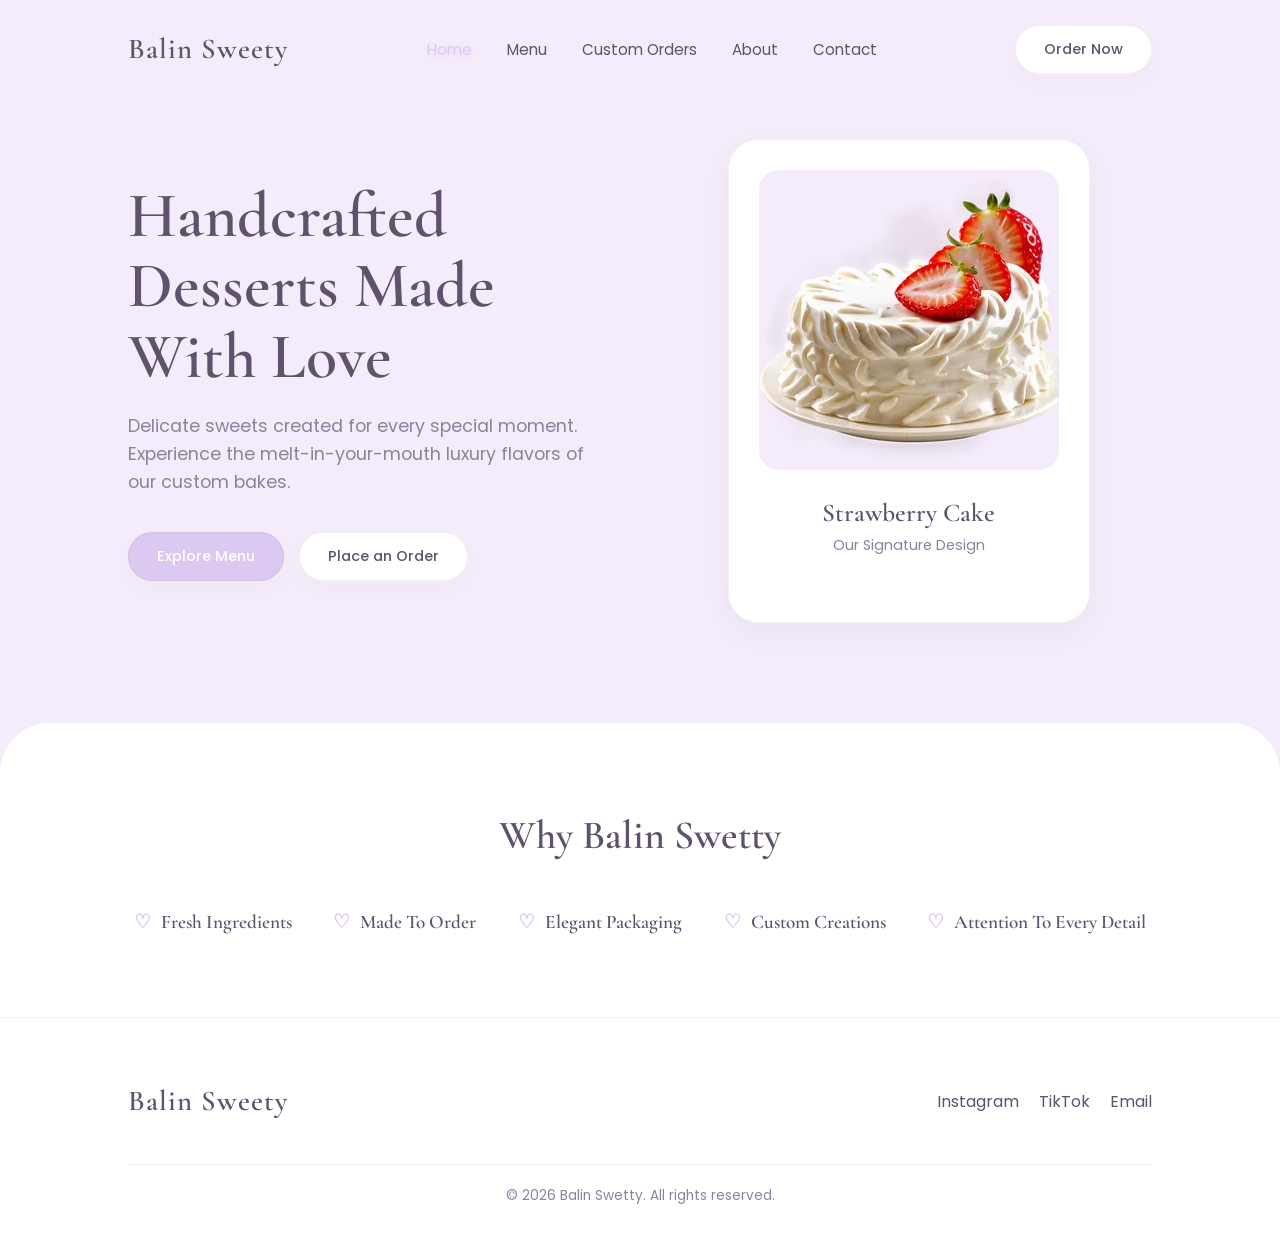
==== index.html @ d656e554 "Add files via upload" ====
<!DOCTYPE html>
<html lang="en">
<head>
    <meta charset="UTF-8">
    <meta name="viewport" content="width=device-width, initial-scale=1.0">
    <title>Balin Swetty | Handcrafted Desserts</title>
    <link rel="stylesheet" href="style.css">
</head>
<body>

    <nav class="navbar">
        <div class="logo">Balin Sweety</div>
        <ul class="nav-links">
            <li><a href="index.html" class="active">Home</a></li>
            <li><a href="menu.html">Menu</a></li>
            <li><a href="custom.html">Custom Orders</a></li>
            <li><a href="about.html">About</a></li>
            <li><a href="contact.html">Contact</a></li>
        </ul>
        <a href="menu.html" class="btn">Order Now</a>
    </nav>

    <section class="hero">
        <div class="hero-content">
            <h1>Handcrafted Desserts Made With Love</h1>
            <p>Delicate sweets created for every special moment. Experience the melt-in-your-mouth luxury flavors of our custom bakes.</p>
            <div class="hero-buttons">
                <a href="menu.html" class="btn btn-primary">Explore Menu</a>
                <a href="custom.html" class="btn">Place an Order</a>
            </div>
        </div>
        <div class="hero-image-wrapper">
            <div class="main-cake-card">
                <img src="strcake.png" alt="Strawberry Cake Showcase">
                <h3 style="margin-top: 15px; font-size: 1.6rem;">Strawberry Cake</h3>
                <p style="color: var(--text-muted); font-size: 0.9rem;">Our Signature Design</p>
            </div>
        </div>
    </section>

    <section class="why-us">
        <h2 style="font-size: 2.5rem;">Why Balin Swetty</h2>
        <div class="features-list">
            <div class="feature-item"><span>♡</span> Fresh Ingredients</div>
            <div class="feature-item"><span>♡</span> Made To Order</div>
            <div class="feature-item"><span>♡</span> Elegant Packaging</div>
            <div class="feature-item"><span>♡</span> Custom Creations</div>
            <div class="feature-item"><span>♡</span> Attention To Every Detail</div>
        </div>
    </section>

    <footer>
        <div class="footer-content">
            <div class="logo">Balin Sweety</div>
            <div class="social-links">
                <a href="#">Instagram</a>
                <a href="#">TikTok</a>
                <a href="mailto:balinswetty@gmail.com">Email</a>
            </div>
        </div>
        <div class="copyright">
            &copy; 2026 Balin Swetty. All rights reserved.
        </div>
    </footer>

</body>
</html>
---- style.css ----
@import url('https://fonts.googleapis.com/css2?family=Cormorant+Garamond:ital,wght@0,400;0,600;1,400&family=Poppins:wght@300;400;500;600&display=swap');

:root {
    --primary-lavender: #DCC9F1;
    --bg-soft: #F4ECFA;
    --white: #FFFFFF;
    --text-main: #5E526D;
    --text-muted: #8E819F;
    --radius-lg: 30px;
    --radius-md: 20px;
    --radius-sm: 16px;
    --shadow-soft: 0 10px 30px rgba(94, 82, 109, 0.05);
    --shadow-card: 0 8px 20px rgba(94, 82, 109, 0.03);
    --border-light: 1px solid rgba(94, 82, 109, 0.08);
}

* {
    margin: 0;
    padding: 0;
    box-sizing: border-box;
}

body {
    font-family: 'Poppins', sans-serif;
    background-color: var(--bg-soft);
    color: var(--text-main);
    line-height: 1.6;
    overflow-x: hidden;
}

h1, h2, h3, .logo {
    font-family: 'Cormorant Garamond', serif;
    font-weight: 600;
}

a {
    text-decoration: none;
    color: inherit;
    transition: all 0.3s ease;
}


.navbar {
    display: flex;
    justify-content: space-between;
    align-items: center;
    padding: 25px 10%;
    background: transparent;
}

.logo {
    font-size: 1.8rem;
    letter-spacing: 1px;
}

.nav-links {
    display: flex;
    gap: 35px;
    list-style: none;
}

.nav-links a {
    font-size: 0.95rem;
    font-weight: 400;
}

.nav-links a:hover, .nav-links a.active {
    color: var(--primary-lavender);
    text-shadow: 0 2px 4px rgba(220, 201, 241, 0.4);
}


.btn {
    background: var(--white);
    color: var(--text-main);
    padding: 12px 28px;
    border-radius: var(--radius-lg);
    border: var(--border-light);
    font-size: 0.9rem;
    font-weight: 500;
    cursor: pointer;
    box-shadow: var(--shadow-card);
    transition: all 0.3s cubic-bezier(0.175, 0.885, 0.32, 1.275);
}

.btn:hover {
    transform: translateY(-3px);
    background: var(--primary-lavender);
    color: var(--white);
    box-shadow: 0 10px 20px rgba(220, 201, 241, 0.4);
}

.btn-primary {
    background: var(--primary-lavender);
    color: var(--white);
}

.btn-primary:hover {
    background: var(--white);
    color: var(--text-main);
}

/* --- HERO SECTION --- */
.hero {
    display: flex;
    align-items: center;
    justify-content: space-between;
    padding: 40px 10% 100px 10%;
    gap: 50px;
}

.hero-content {
    flex: 1;
    max-width: 550px;
}

.hero h1 {
    font-size: 4rem;
    line-height: 1.1;
    margin-bottom: 20px;
}

.hero p {
    font-size: 1.1rem;
    color: var(--text-muted);
    margin-bottom: 35px;
}

.hero-buttons {
    display: flex;
    gap: 15px;
}

.hero-image-wrapper {
    flex: 1;
    display: flex;
    justify-content: center;
    position: relative;
}


.main-cake-card {
    background: var(--white);
    padding: 30px;
    border-radius: var(--radius-lg);
    box-shadow: var(--shadow-soft);
    border: var(--border-light);
    max-width: 420px;
    text-align: center;
}

.main-cake-card img {
    width: 100%;
    border-radius: var(--radius-md);
    object-fit: cover;
    background: var(--bg-soft);
}


.section-title {
    text-align: center;
    font-size: 2.8rem;
    margin-bottom: 40px;
}

.categories-container {
    padding: 20px 10% 60px 10%;
}

.category-track {
    display: flex;
    gap: 20px;
    justify-content: center;
    margin-bottom: 50px;
}


.category-pill {
    background: var(--white);
    padding: 15px 30px;
    border-radius: var(--radius-md);
    border: var(--border-light);
    display: flex;
    flex-direction: column;
    align-items: center;
    gap: 8px;
    min-width: 120px;
    box-shadow: var(--shadow-card);
}

.category-pill .icon {
    font-size: 1.5rem;
}

.category-pill span {
    font-size: 0.85rem;
    font-weight: 500;
}

.category-pill.active {
    background: var(--primary-lavender);
    color: var(--white);
}


.product-grid {
    display: grid;
    grid-template-columns: repeat(auto-fill, minmax(280px, 1fr));
    gap: 30px;
    padding: 0 10% 80px 10%;
}

.product-card {
    background: var(--white);
    border-radius: var(--radius-lg);
    padding: 20px;
    border: var(--border-light);
    box-shadow: var(--shadow-card);
    text-align: center;
    position: relative;
    transition: transform 0.3s ease;
}

.product-card:hover {
    transform: translateY(-5px);
}

.product-card .img-container {
    background: var(--bg-soft);
    border-radius: var(--radius-md);
    padding: 20px;
    margin-bottom: 15px;
    display: flex;
    justify-content: center;
    align-items: center;
    height: 220px;
}

.product-card img {
    max-height: 100%;
    max-width: 100%;
    object-fit: contain;
}

.product-title {
    font-size: 1.25rem;
    margin-bottom: 5px;
}

.product-price {
    font-weight: 600;
    color: var(--text-muted);
    font-size: 1rem;
    margin-bottom: 15px;
}


.why-us {
    background: var(--white);
    padding: 80px 10%;
    border-radius: 50px 50px 0 0;
    text-align: center;
}

.features-list {
    display: flex;
    justify-content: space-around;
    flex-wrap: wrap;
    gap: 30px;
    margin-top: 40px;
}

.feature-item {
    font-size: 1.2rem;
    font-family: 'Cormorant Garamond', serif;
    font-weight: 600;
    display: flex;
    align-items: center;
    gap: 10px;
}

.feature-item span {
    color: var(--primary-lavender);
}


.form-section {
    max-width: 600px;
    margin: 60px auto 100px auto;
    background: var(--white);
    padding: 40px;
    border-radius: var(--radius-lg);
    border: var(--border-light);
    box-shadow: var(--shadow-soft);
}

.form-group {
    margin-bottom: 20px;
    display: flex;
    flex-direction: column;
    gap: 8px;
    text-align: left;
}

.form-group label {
    font-size: 0.9rem;
    font-weight: 500;
}

.form-group input, 
.form-group select, 
.form-group textarea {
    width: 100%;
    padding: 15px;
    border-radius: var(--radius-sm);
    border: var(--border-light);
    background: var(--bg-soft);
    color: var(--text-main);
    font-family: 'Poppins', sans-serif;
    font-size: 0.9rem;
    outline: none;
    transition: border 0.3s ease;
}

.form-group input:focus, 
.form-group select:focus, 
.form-group textarea:focus {
    border: 1px solid var(--primary-lavender);
}


footer {
    background: var(--white);
    padding: 60px 10% 30px 10%;
    border-top: var(--border-light);
    text-align: center;
}

.footer-content {
    display: flex;
    justify-content: space-between;
    align-items: center;
    flex-wrap: wrap;
    gap: 30px;
    margin-bottom: 40px;
}

.social-links {
    display: flex;
    gap: 20px;
}

.copyright {
    font-size: 0.85rem;
    color: var(--text-muted);
    border-top: var(--border-light);
    padding-top: 20px;
}


@media (max-width: 968px) {
    .hero {
        flex-direction: column;
        text-align: center;
        padding-bottom: 60px;
    }
    .hero h1 { font-size: 2.8rem; }
    .hero-buttons { justify-content: center; }
    .navbar { flex-direction: column; gap: 20px; }
    .footer-content { flex-direction: column; }
}
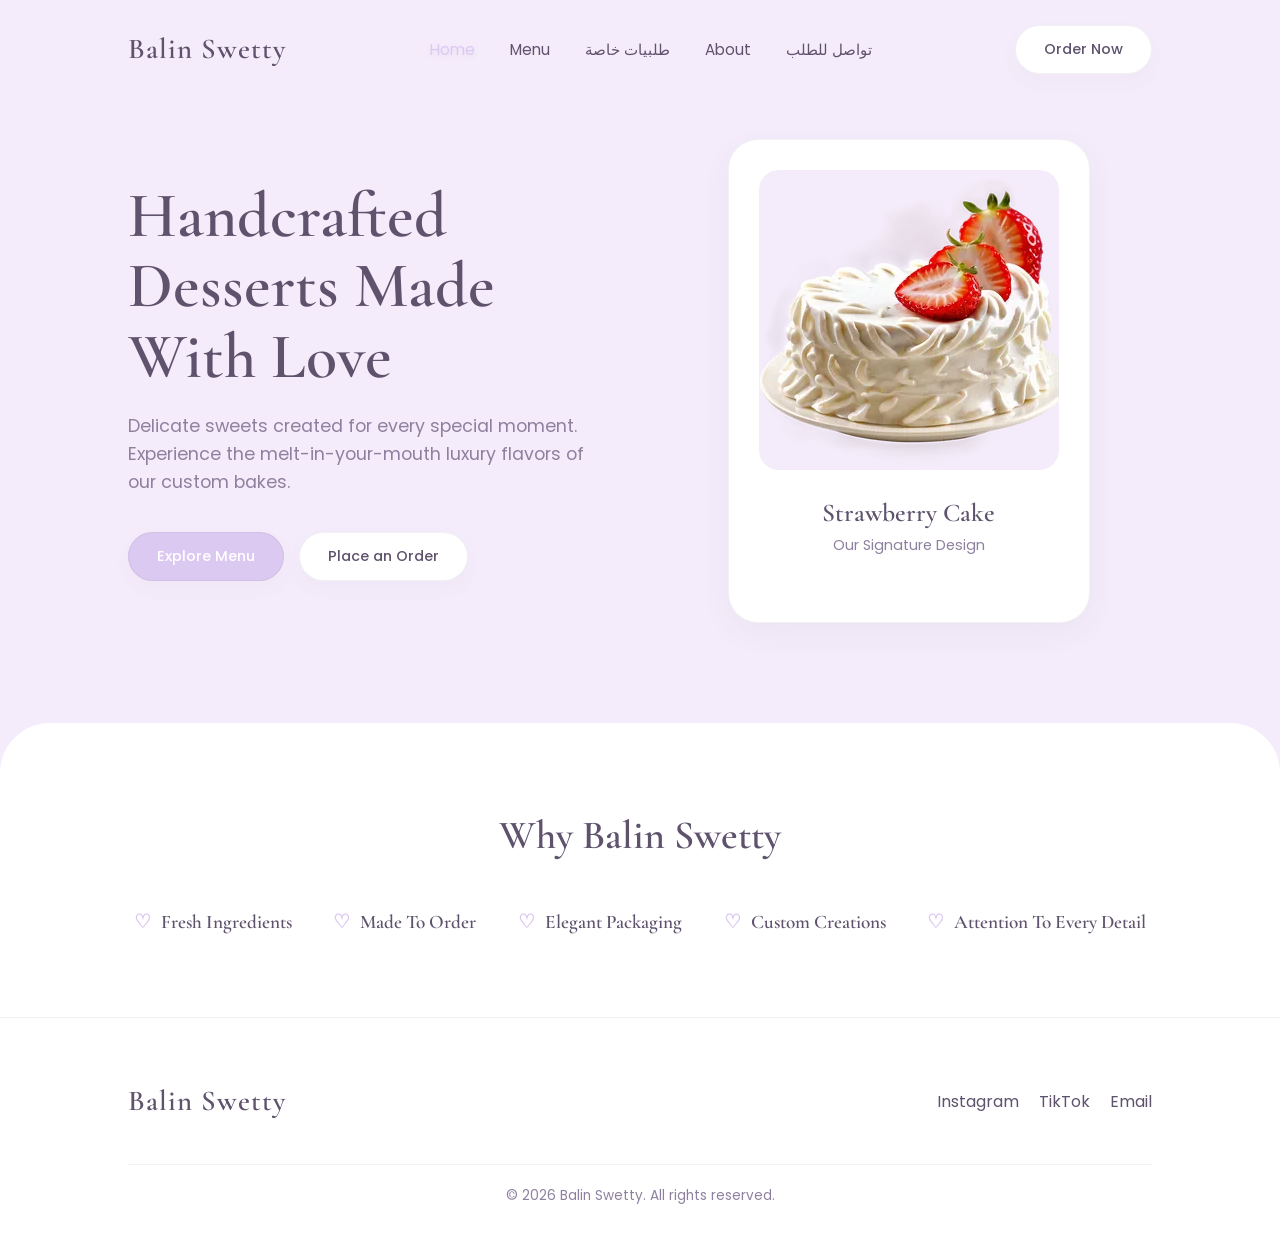
==== commit b390ffc6: "Update index.html" ====
--- a/index.html
+++ b/index.html
@@ -9,13 +9,13 @@
 <body>
 
     <nav class="navbar">
-        <div class="logo">Balin Sweety</div>
+        <div class="logo">Balin Swetty</div>
         <ul class="nav-links">
             <li><a href="index.html" class="active">Home</a></li>
             <li><a href="menu.html">Menu</a></li>
-            <li><a href="custom.html">Custom Orders</a></li>
+            <li><a href="custom.html">طلبيات خاصة</a></li>
             <li><a href="about.html">About</a></li>
-            <li><a href="contact.html">Contact</a></li>
+            <li><a href="contact.html">تواصل للطلب</a></li>
         </ul>
         <a href="menu.html" class="btn">Order Now</a>
     </nav>
@@ -51,9 +51,9 @@
 
     <footer>
         <div class="footer-content">
-            <div class="logo">Balin Sweety</div>
+            <div class="logo">Balin Swetty</div>
             <div class="social-links">
-                <a href="#">Instagram</a>
+                <a href="https://www.instagram.com/balin.sw?igsh=Ymt5M25vMGRyc2Fh">Instagram</a>
                 <a href="#">TikTok</a>
                 <a href="mailto:balinswetty@gmail.com">Email</a>
             </div>
@@ -64,4 +64,4 @@
     </footer>
 
 </body>
-</html>+</html>
